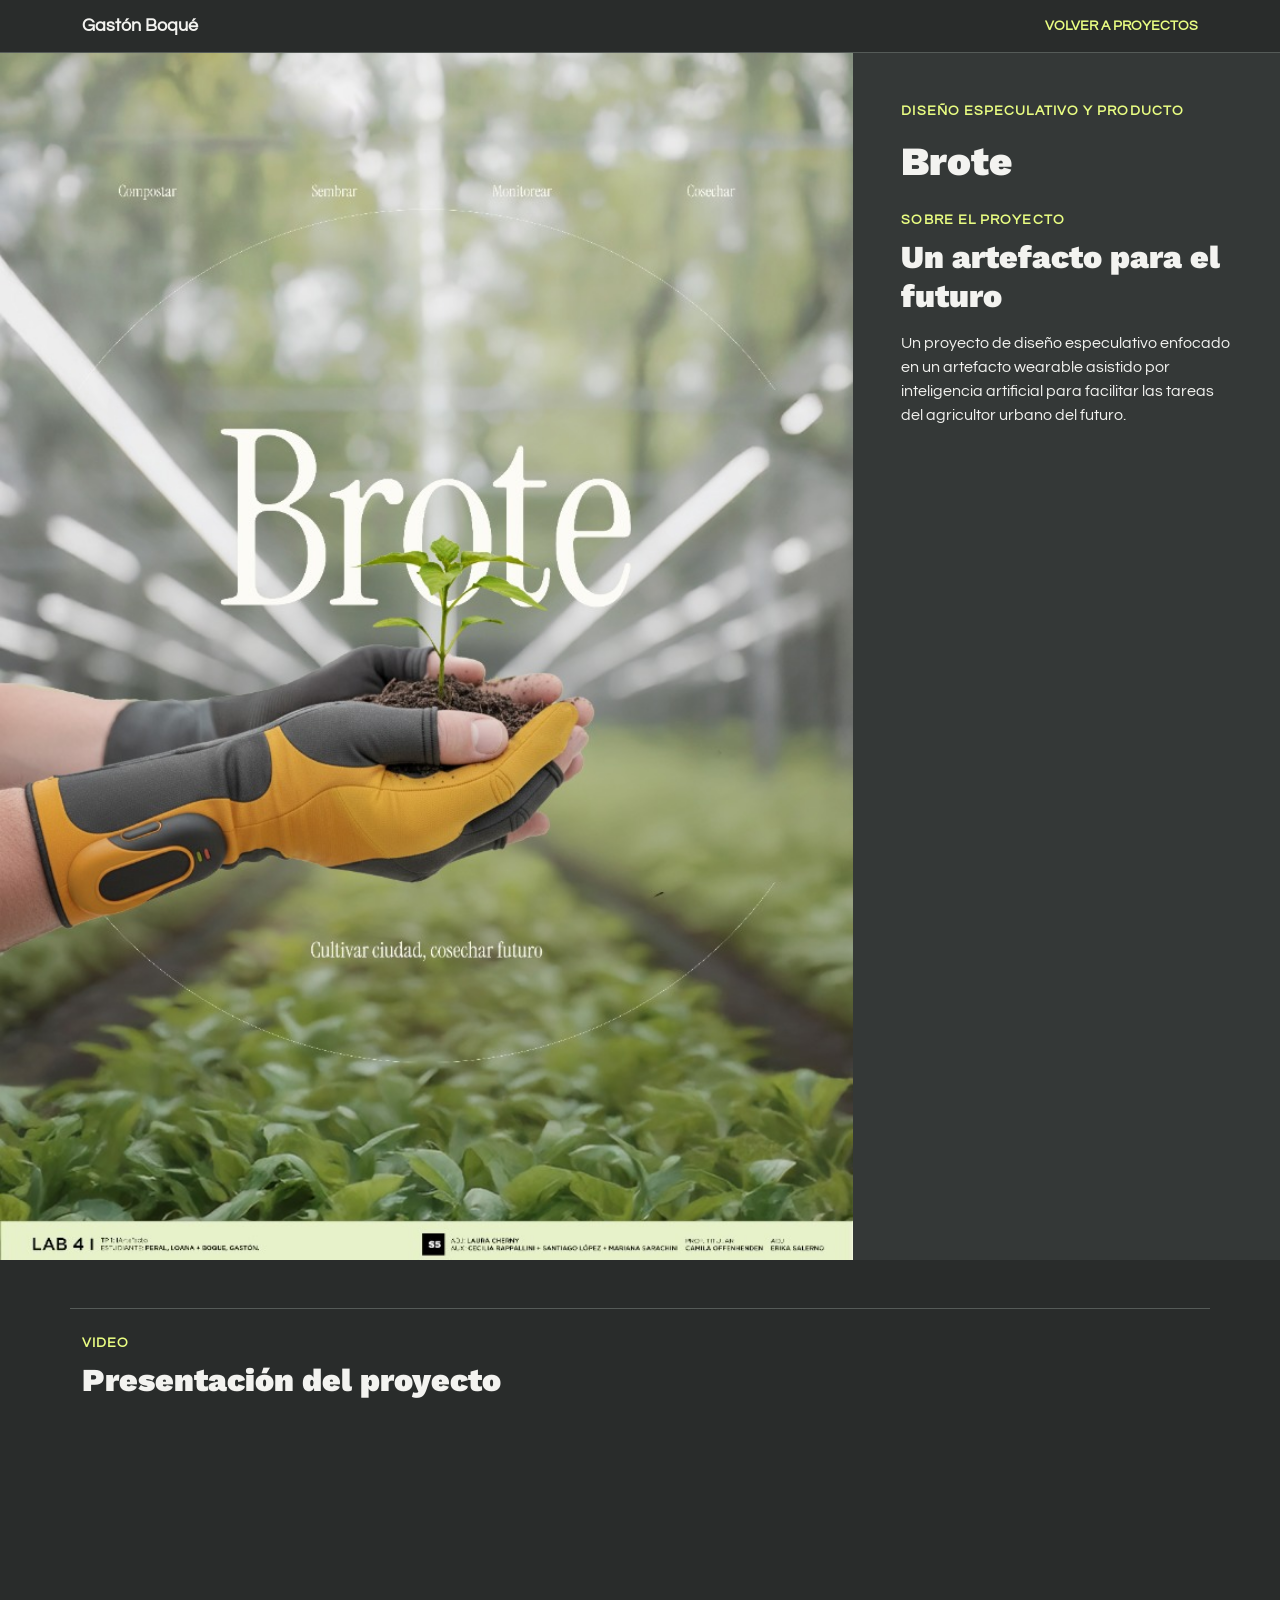
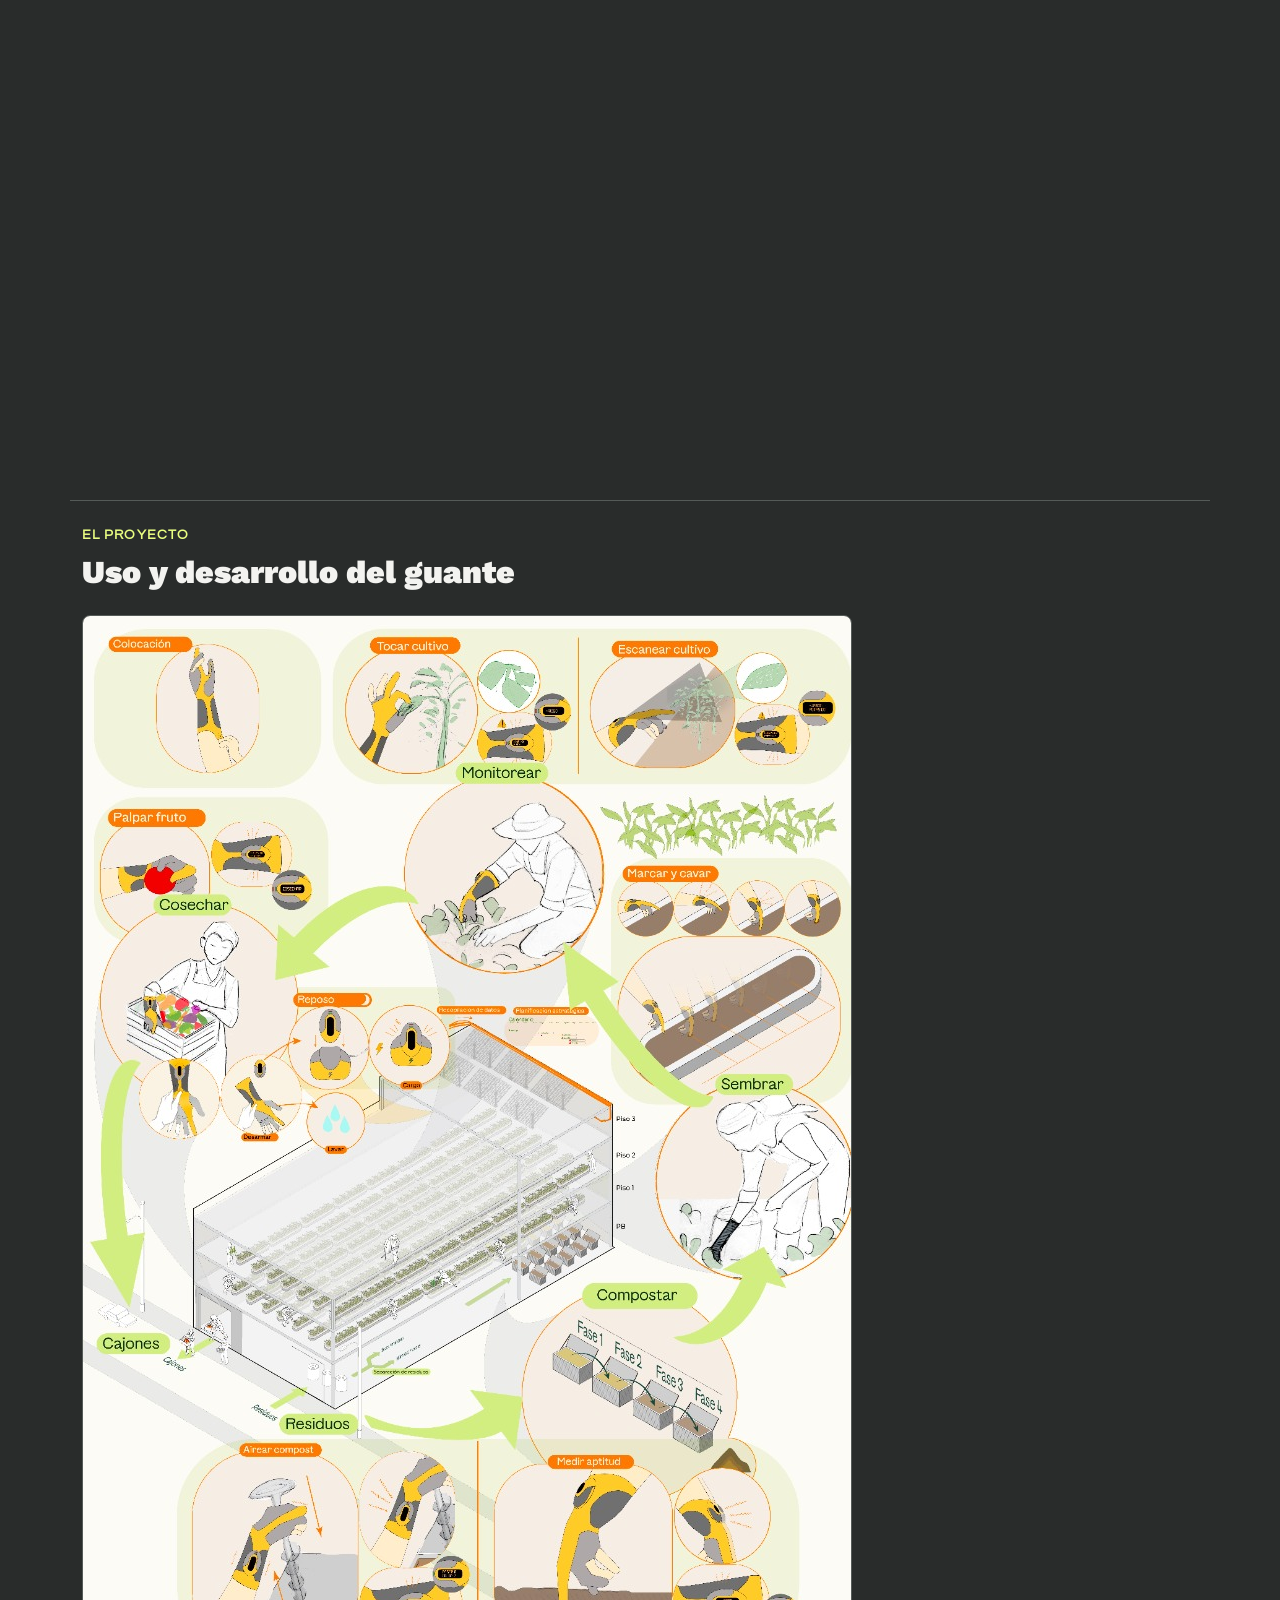
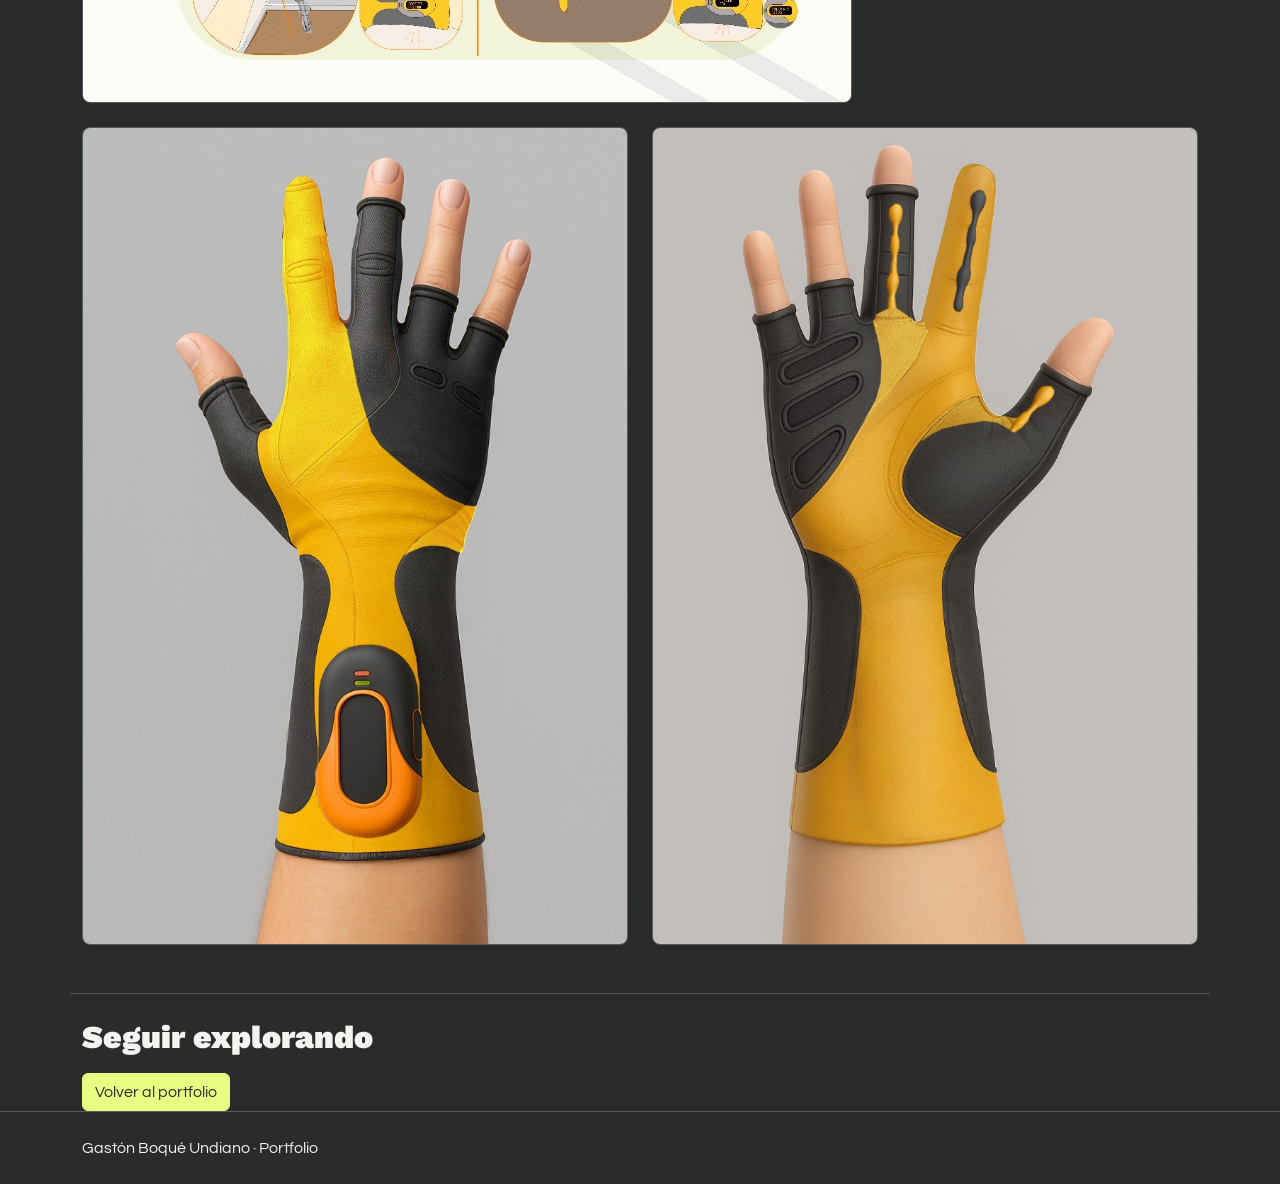
==== proyectos/brote.html @ 8e8e7c5c "Segunda version" ====
<!doctype html>
<html lang="es">
  <head>
    <meta charset="UTF-8" />
    <meta name="viewport" content="width=device-width, initial-scale=1.0" />
    <title>Brote | Portfolio de Gastón Boqué</title>
    <link
      rel="stylesheet"
      href="https://cdn.jsdelivr.net/npm/bootstrap@5.3.8/dist/css/bootstrap.min.css"
    />
    <link rel="stylesheet" href="../css/estilos.css" />
  </head>

  <body>
    <nav class="navbar border-bottom">
      <div class="container">
        <a class="navbar-brand fw-bold" href="../index.html#inicio">Gastón Boqué</a>
        <a class="enlace-proyecto" href="../index.html#proyectos">Volver a proyectos</a>
      </div>
    </nav>

    <main class="proyecto-pagina">
      <section class="row g-0 proyecto-principal">
        <div class="col-12 col-lg-8 proyecto-imagen">
          <img
            class="imagen-proyecto-destacada"
            src="../img/brote-poster.jpg"
            alt="Póster de Brote: unas manos con guantes sostienen un brote en un cultivo."
          />
        </div>
        <div class="col-12 col-lg-4 proyecto-detalles p-4 p-lg-5">
          <p class="etiqueta mb-3">Diseño Especulativo y Producto</p>
          <h1 class="titulo-principal mb-4">Brote</h1>
          <p class="etiqueta mb-2">Sobre el proyecto</p>
          <h2 class="titulo-seccion mb-3">Un artefacto para el futuro</h2>
          <p>
            Un proyecto de diseño especulativo enfocado en un artefacto wearable
            asistido por inteligencia artificial para facilitar las tareas del
            agricultor urbano del futuro.
          </p>
        </div>
      </section>

      <section class="container border-top mt-5 pt-4">
        <p class="etiqueta mb-2">Video</p>
        <h2 class="titulo-seccion mb-4">Presentación del proyecto</h2>
        <div class="ratio ratio-16x9">
          <iframe
            src="https://www.youtube.com/embed/gCykc2tMkyw"
            title="Video de presentación de Brote"
            allow="accelerometer; autoplay; clipboard-write; encrypted-media; gyroscope; picture-in-picture; web-share"
            allowfullscreen
          ></iframe>
        </div>
      </section>

      <section class="container border-top mt-5 pt-4">
        <p class="etiqueta mb-2">El proyecto</p>
        <h2 class="titulo-seccion mb-4">Uso y desarrollo del guante</h2>
        <div class="row g-4">
          <div class="col-12">
            <img
              class="img-fluid rounded-3 border"
              src="../img/brote-secuencia-uso.jpg"
              alt="Panel con la secuencia de uso del guante y su relación con el cultivo."
            />
          </div>
          <div class="col-12 col-md-6">
            <img
              class="img-fluid rounded-3 border"
              src="../img/brote-guante-dorso.jpg"
              alt="Vista del dorso del guante Brote."
            />
          </div>
          <div class="col-12 col-md-6">
            <img
              class="img-fluid rounded-3 border"
              src="../img/brote-guante-palma.jpg"
              alt="Vista de la palma del guante Brote."
            />
          </div>
        </div>
      </section>

      <section class="container border-top mt-5 pt-4">
        <h2 class="titulo-seccion mb-3">Seguir explorando</h2>
        <a class="btn btn-dark" href="../index.html#proyectos">Volver al portfolio</a>
      </section>
    </main>

    <footer class="border-top py-4">
      <div class="container">
        <p class="mb-0">Gastón Boqué Undiano · Portfolio</p>
      </div>
    </footer>
  </body>
</html>
---- css/estilos.css ----
@import url('https://fonts.googleapis.com/css2?family=Questrial&family=Work+Sans:wght@300..900&display=swap');

:root {
  --color-fondo: #292c2b;
  --color-texto: #f3f3f0;
  --color-acento: #e9fd82;
  --color-acento-claro: var(--color-acento);
  --color-superficie: #343837;
  --color-borde: #555b58;
  --bs-border-color: var(--color-borde);
}

html {
  font-size: 16px;
}

/* Estos son los colores generales de la página */
body {
  color: var(--color-texto);
  background-color: var(--color-fondo);
  font-family: "Questrial", sans-serif;
}

.navbar {
  background-color: var(--color-fondo);
}

.navbar .nav-link {
  color: var(--color-texto);
}

.navbar .nav-link:hover,
.navbar .nav-link:focus {
  color: var(--color-acento-claro);
}

.navbar-toggler {
  border-color: var(--color-borde);
}

.navbar-toggler-icon {
  filter: invert(1);
}

.navbar-brand {
  color: var(--color-texto);
  font-family: "Questrial", sans-serif;
  font-size: 1.1rem;
}

.encabezado-principal {
  background-color: var(--color-fondo);
}

.titulo-principal,
.titulo-seccion,
.modal-title {
  font-family: "Work Sans", sans-serif;
  font-weight: 900;
}

.titulo-principal {
  font-size: 3.5rem;
}

.bajada {
  font-family: "Work Sans", sans-serif;
  max-width: 42rem;
}

.etiqueta {
  color: var(--color-acento-claro);
  font-size: 0.85rem;
  font-weight: 700;
  letter-spacing: 0.08em;
  text-transform: uppercase;
}

.tarjeta-proyecto {
  height: 22rem;
  overflow: hidden;
  background-color: transparent;
  border-color: transparent !important;
}

#contenedor-proyectos {
  background-color: var(--color-fondo);
}

.enlace-tarjeta {
  position: relative;
  display: block;
  height: 100%;
  overflow: hidden;
  color: var(--color-texto);
  text-decoration: none;
}

.anio-proyecto {
  position: absolute;
  top: 0.75rem;
  left: 0.75rem;
  z-index: 1;
  display: inline-block;
  color: var(--color-texto);
  font-family: "Work Sans", sans-serif;
  font-size: 0.85rem;
  font-weight: 600;
  text-shadow: 0 1px 5px rgba(0, 0, 0, 0.9);
}

.imagen-tarjeta {
  width: 100%;
  height: 100%;
}

.imagen-tarjeta img {
  display: block;
  width: 100%;
  height: 100%;
  object-fit: cover;
}

.imagen-tarjeta .imagen-pendiente {
  width: 100%;
  height: 100%;
  min-height: 0;
  border: 0;
}

.informacion-tarjeta {
  position: absolute;
  top: 0;
  right: 0;
  bottom: 0;
  left: 0;
  display: flex;
  align-items: flex-end;
  background: linear-gradient(
    to top,
    rgba(41, 44, 43, 0.96),
    rgba(41, 44, 43, 0.72) 48%,
    transparent
  );
  opacity: 0;
  transition: opacity 0.25s ease;
}

.texto-tarjeta {
  width: 100%;
  padding: 1rem;
  color: var(--color-texto);
}

.tarjeta-proyecto:hover .informacion-tarjeta,
.enlace-tarjeta:focus .informacion-tarjeta {
  opacity: 1;
}

.enlace-tarjeta:focus {
  outline: 0.2rem solid var(--color-acento);
  outline-offset: -0.2rem;
}

.imagen-proyecto {
  display: block;
  width: 100%;
  height: auto;
  border-radius: 0.375rem;
}

.proyecto-imagen {
  background-color: var(--color-superficie);
}

.imagen-proyecto-destacada {
  display: block;
  width: 100%;
  height: auto;
}

.proyecto-principal .imagen-pendiente {
  height: 100%;
  min-height: 32rem;
  border: 0;
}

.proyecto-detalles {
  background-color: var(--color-superficie);
}

.proyecto-detalles .titulo-principal {
  font-size: 2.5rem;
}

.contenido-tarjeta {
  width: 100%;
}

.numero-proyecto {
  color: var(--color-acento-claro);
  font-size: 0.9rem;
  font-weight: 700;
}

.enlace-proyecto {
  color: var(--color-acento-claro);
  font-size: 0.85rem;
  font-weight: 700;
  text-decoration: none;
  text-transform: uppercase;
  transition: color 0.25s ease;
}

.enlace-proyecto:hover {
  color: var(--color-texto);
}

.imagen-pendiente {
  display: flex;
  min-height: 14rem;
  align-items: center;
  justify-content: center;
  color: var(--color-texto);
  background-color: var(--color-superficie);
  border: 1px dashed var(--color-borde);
}

.btn-dark {
  color: var(--color-fondo);
  background-color: var(--color-acento);
  border-color: var(--color-acento);
}

.btn-dark:hover {
  color: var(--color-texto);
  background-color: var(--color-superficie);
  border-color: var(--color-acento);
}

.boton-contacto-footer {
  padding: 0;
  color: var(--color-texto);
  background: none;
  border: 0;
  text-align: left;
  text-decoration: underline;
  transition: color 0.25s ease;
}

.boton-contacto-footer:hover {
  color: var(--color-acento-claro);
}

.modal-content {
  color: var(--color-texto);
  background-color: var(--color-superficie);
}

.btn-close {
  filter: invert(1);
}

.form-control {
  color: var(--color-texto);
  background-color: var(--color-fondo);
  border-color: var(--color-borde);
}

.form-control:focus {
  color: var(--color-texto);
  background-color: var(--color-fondo);
  border-color: var(--color-acento-claro);
}

.experiencia-educacion {
  display: flex;
  flex-direction: column;
  gap: 3rem;
}

.fila-cv {
  display: grid;
  grid-template-columns: repeat(3, minmax(0, 1fr));
  gap: 1.5rem;
}

.titulo-cv {
  font-size: 1.25rem;
}

.entradas-cv {
  grid-column: span 2;
}

.entrada-cv {
  display: grid;
  grid-template-columns: repeat(2, minmax(0, 1fr));
  gap: 1.5rem;
  padding: 1.25rem 0;
  border-top: 1px solid var(--color-borde);
}

.entrada-cv:first-child {
  padding-top: 0;
  border-top: 0;
}

.nombre-cv {
  margin: 0;
  font-family: "Work Sans", sans-serif;
  font-size: 1.1rem;
  font-weight: 600;
}

.fechas-cv {
  color: #b7bfba;
}

@media (max-width: 991.98px) {
  .proyecto-detalles .titulo-principal {
    font-size: 2rem;
  }

  .proyecto-principal .imagen-pendiente {
    min-height: 20rem;
  }

  .fila-cv {
    grid-template-columns: 1fr 2fr;
  }
}

@media (max-width: 767.98px) {
  .fila-cv {
    grid-template-columns: 1fr;
    gap: 0.75rem;
  }

  .entradas-cv {
    grid-column: auto;
  }

  .entrada-cv {
    grid-template-columns: 1fr;
    gap: 0.5rem;
  }
}
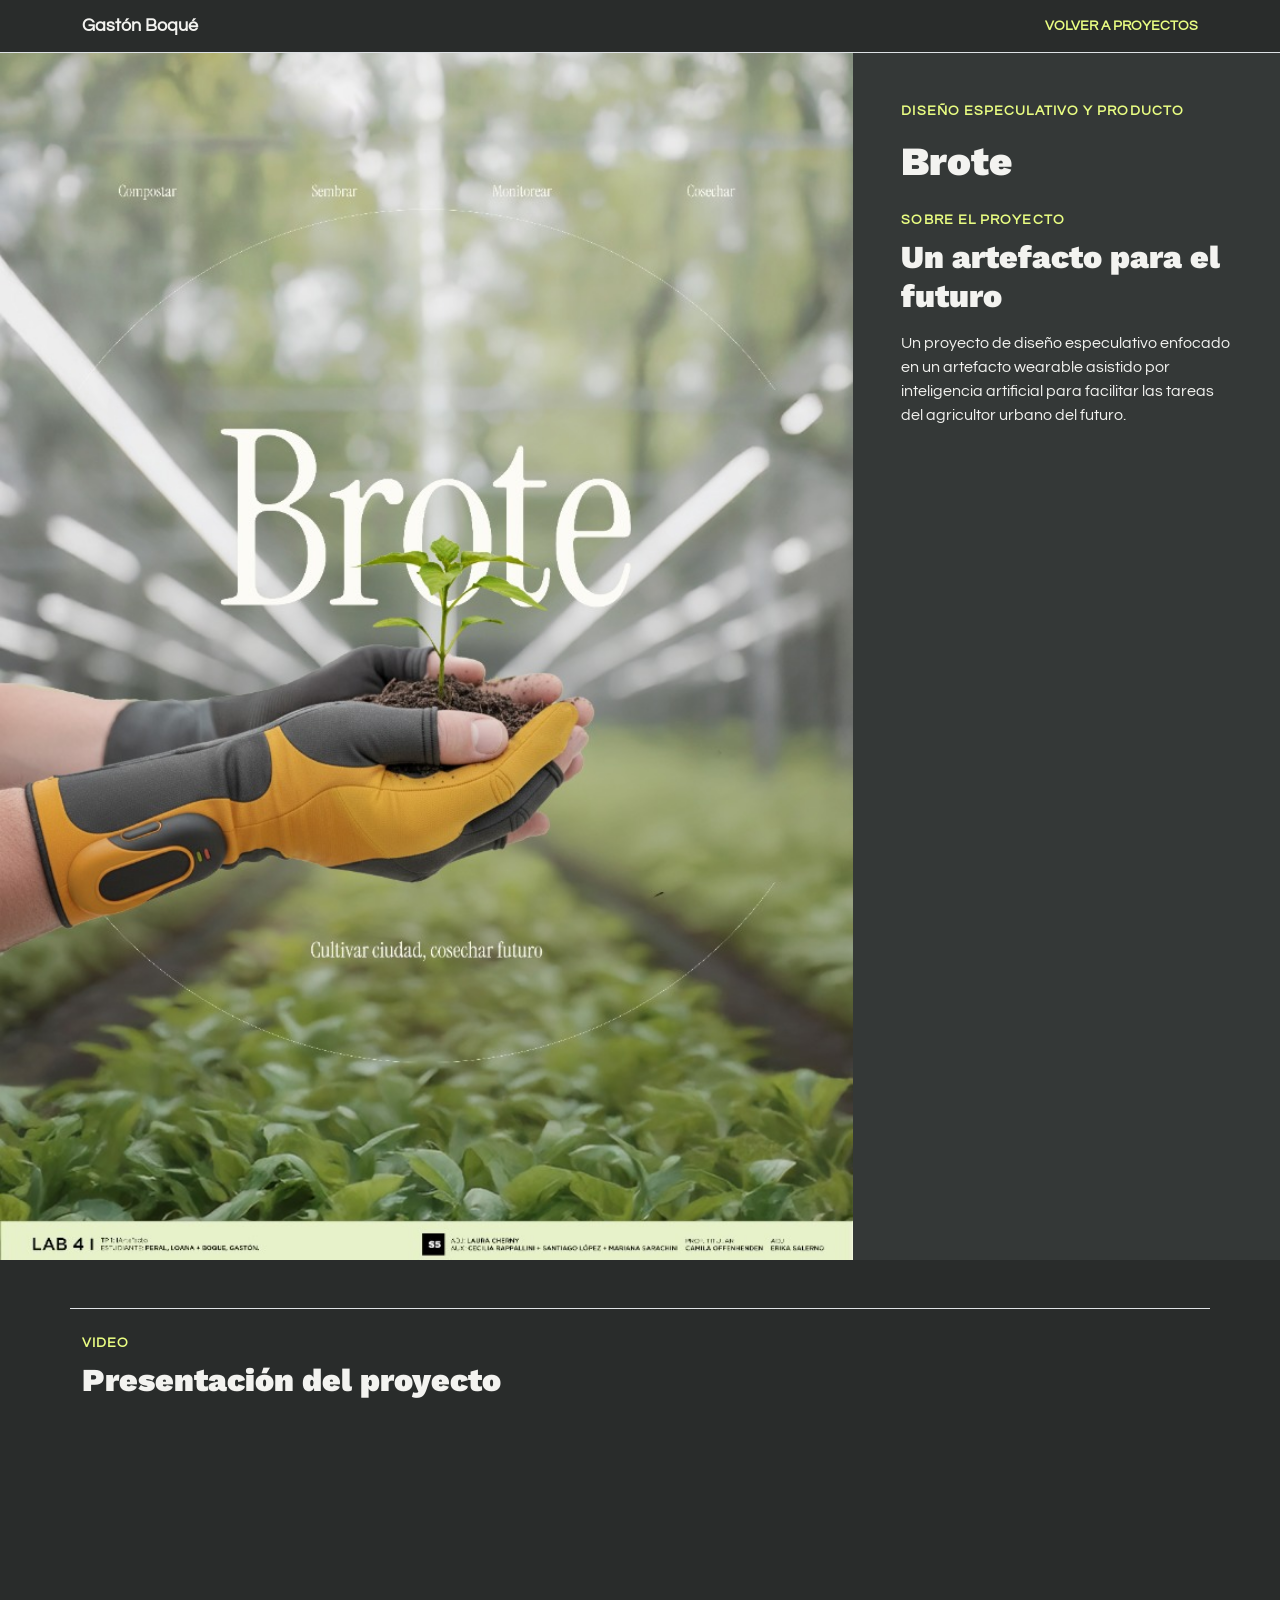
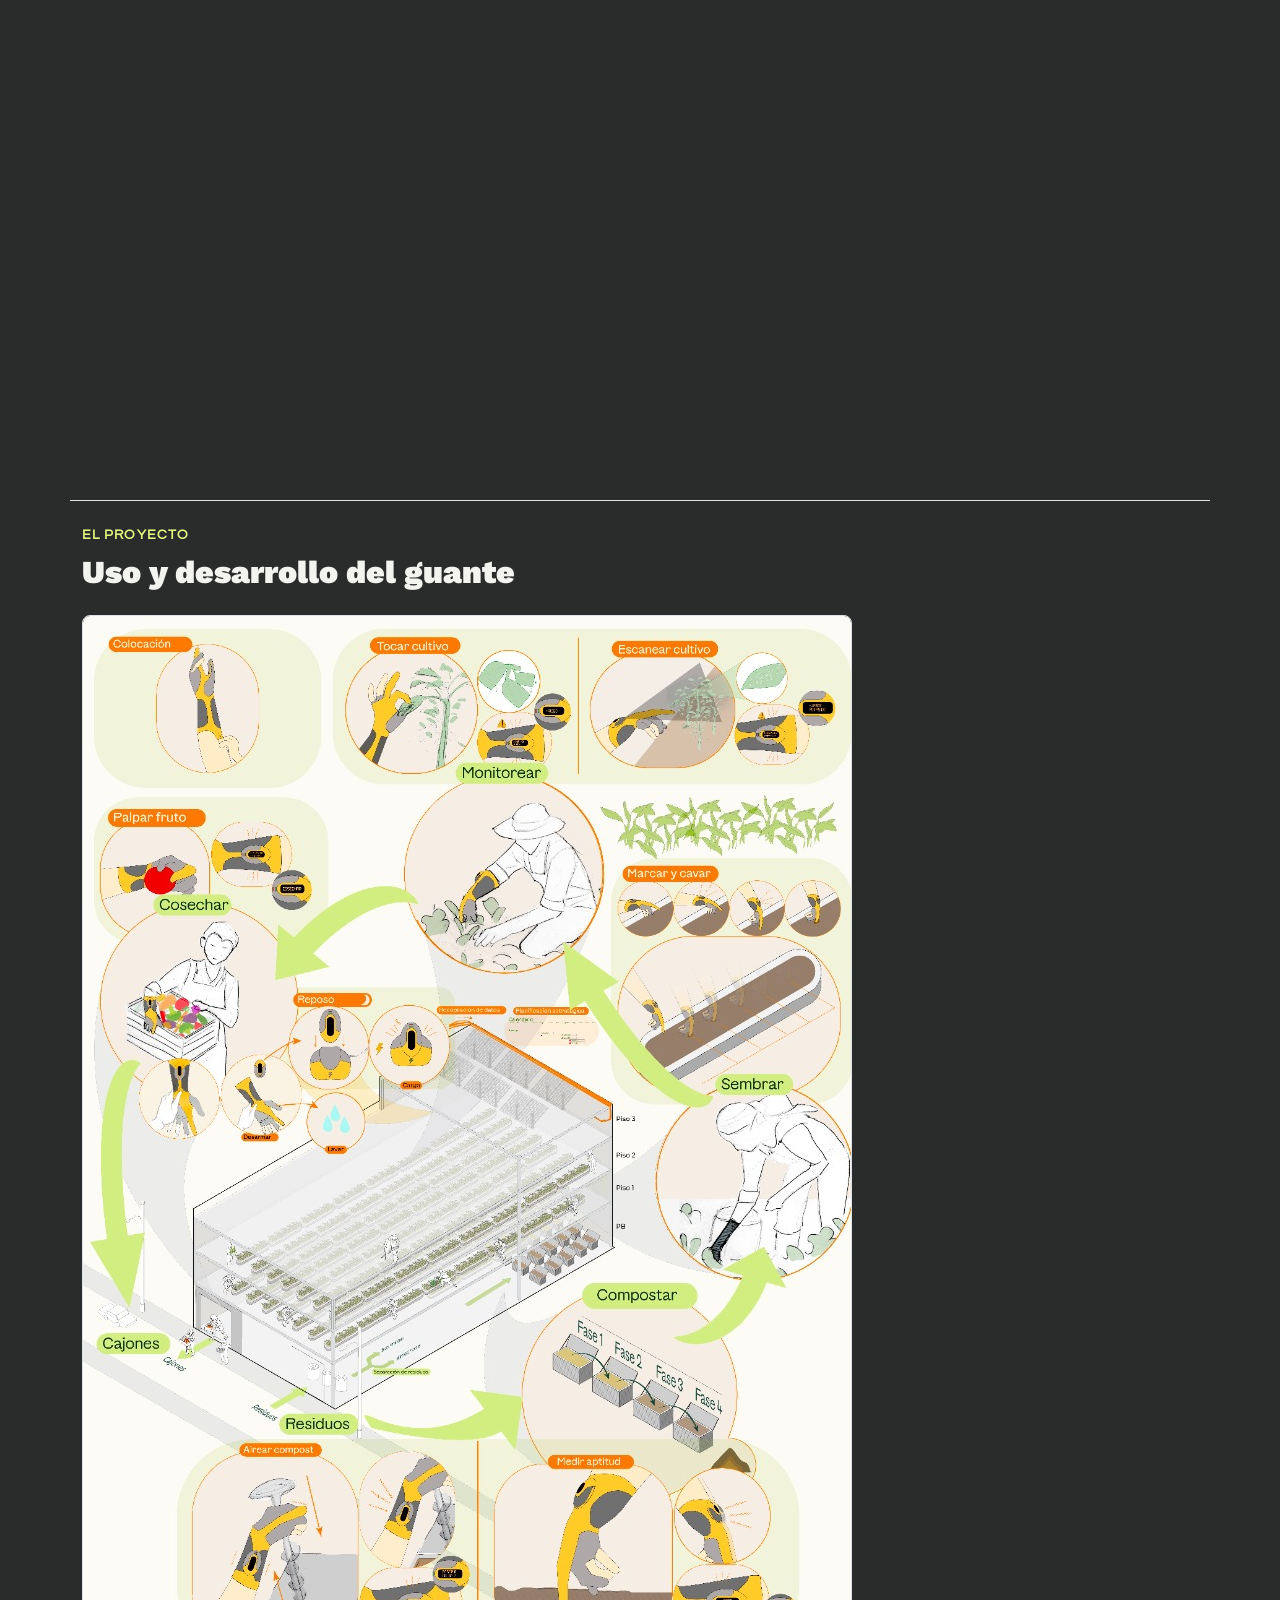
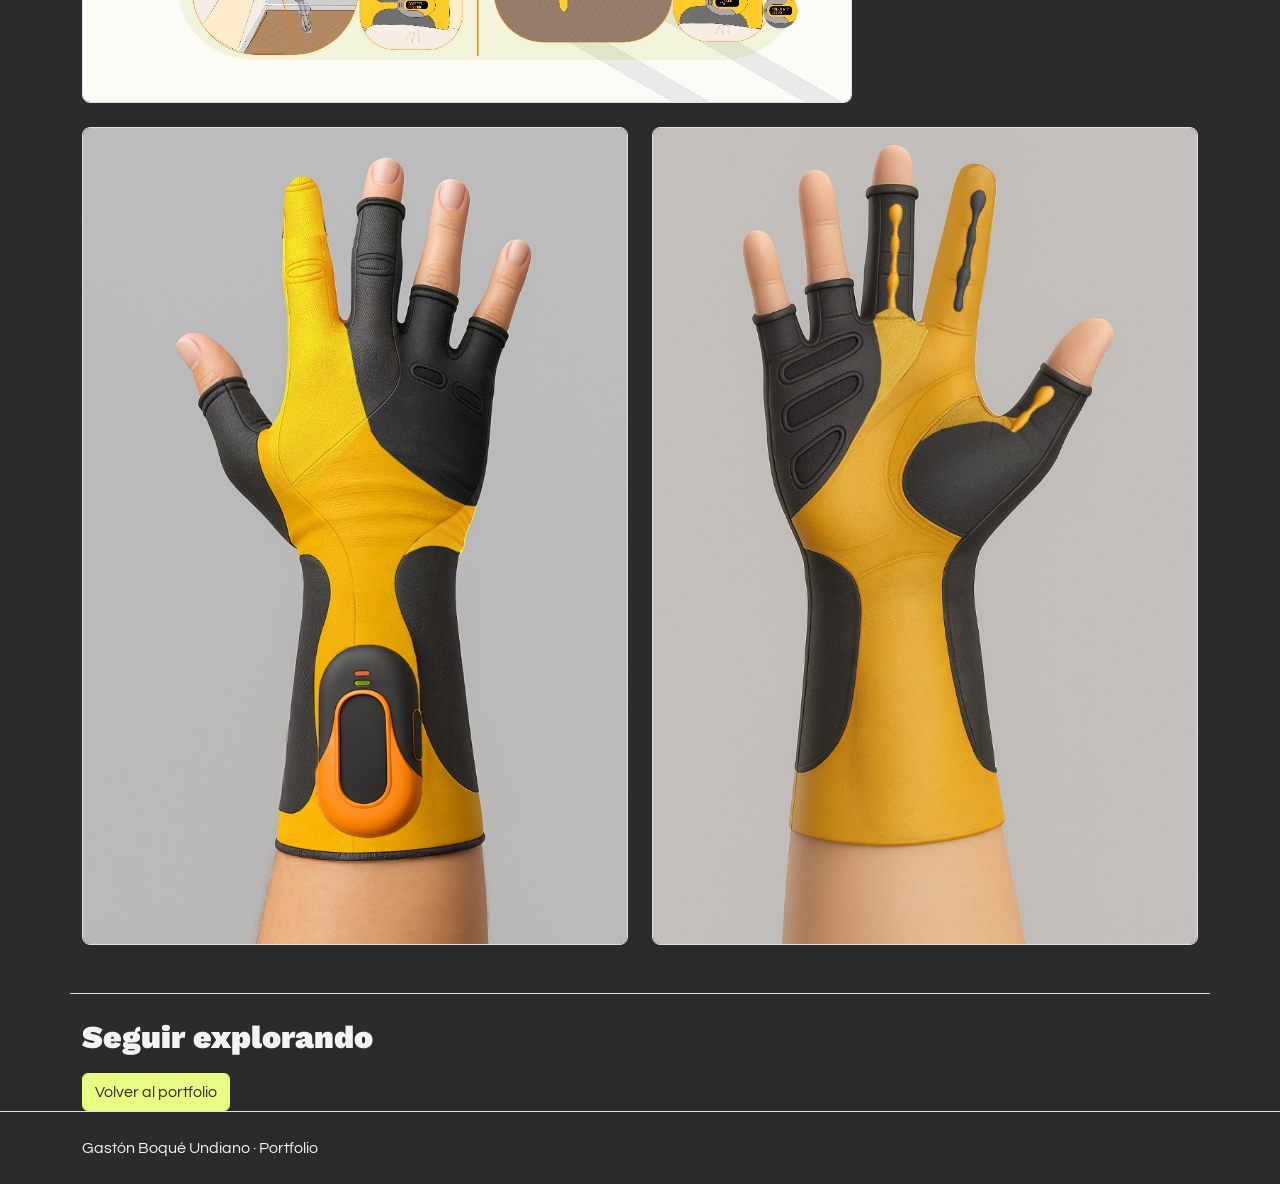
==== commit 9f6f599d: "cuarta version" ====
--- a/proyectos/brote.html
+++ b/proyectos/brote.html
@@ -1,97 +1,82 @@
 <!doctype html>
 <html lang="es">
-  <head>
-    <meta charset="UTF-8" />
-    <meta name="viewport" content="width=device-width, initial-scale=1.0" />
-    <title>Brote | Portfolio de Gastón Boqué</title>
-    <link
-      rel="stylesheet"
-      href="https://cdn.jsdelivr.net/npm/bootstrap@5.3.8/dist/css/bootstrap.min.css"
-    />
-    <link rel="stylesheet" href="../css/estilos.css" />
-  </head>
 
-  <body>
-    <nav class="navbar border-bottom">
-      <div class="container">
-        <a class="navbar-brand fw-bold" href="../index.html#inicio">Gastón Boqué</a>
-        <a class="enlace-proyecto" href="../index.html#proyectos">Volver a proyectos</a>
+<head>
+  <meta charset="UTF-8" />
+  <meta name="viewport" content="width=device-width, initial-scale=1.0" />
+  <title>Brote | Portfolio de Gastón Boqué</title>
+  <link rel="stylesheet" href="https://cdn.jsdelivr.net/npm/bootstrap@5.3.8/dist/css/bootstrap.min.css" />
+  <link rel="stylesheet" href="../css/estilos.css" />
+</head>
+
+<body>
+  <nav class="navbar border-bottom">
+    <div class="container">
+      <a class="navbar-brand fw-bold" href="../index.html#inicio">Gastón Boqué</a>
+      <a class="enlace-proyecto" href="../index.html#proyectos">Volver a proyectos</a>
+    </div>
+  </nav>
+
+  <main class="proyecto-pagina">
+    <section class="row g-0 proyecto-principal">
+      <div class="col-12 col-lg-8 proyecto-imagen">
+        <img class="imagen-proyecto-destacada" src="../img/brote-poster.jpg"
+          alt="Póster de Brote: unas manos con guantes sostienen un brote en un cultivo." />
       </div>
-    </nav>
+      <div class="col-12 col-lg-4 proyecto-detalles p-4 p-lg-5">
+        <p class="etiqueta mb-3">Diseño Especulativo y Producto</p>
+        <h1 class="titulo-principal mb-4">Brote</h1>
+        <p class="etiqueta mb-2">Sobre el proyecto</p>
+        <h2 class="titulo-seccion mb-3">Un artefacto para el futuro</h2>
+        <p>
+          Un proyecto de diseño especulativo enfocado en un artefacto wearable
+          asistido por inteligencia artificial para facilitar las tareas del
+          agricultor urbano del futuro.
+        </p>
+      </div>
+    </section>
 
-    <main class="proyecto-pagina">
-      <section class="row g-0 proyecto-principal">
-        <div class="col-12 col-lg-8 proyecto-imagen">
-          <img
-            class="imagen-proyecto-destacada"
-            src="../img/brote-poster.jpg"
-            alt="Póster de Brote: unas manos con guantes sostienen un brote en un cultivo."
-          />
+    <section class="container border-top mt-5 pt-4">
+      <p class="etiqueta mb-2">Video</p>
+      <h2 class="titulo-seccion mb-4">Presentación del proyecto</h2>
+      <div class="ratio ratio-16x9">
+        <iframe width="100%" height="450" src="https://www.youtube.com/embed/gCykc2tMkyw"
+          title="Video de presentación de Brote"
+          allow="accelerometer; autoplay; clipboard-write; encrypted-media; gyroscope; picture-in-picture; web-share"
+          allowfullscreen></iframe>
+      </div>
+    </section>
+
+    <section class="container border-top mt-5 pt-4">
+      <p class="etiqueta mb-2">El proyecto</p>
+      <h2 class="titulo-seccion mb-4">Uso y desarrollo del guante</h2>
+      <div class="row g-4">
+        <div class="col-12">
+          <img class="img-fluid rounded-3 border" src="../img/brote-secuencia-uso.jpg"
+            alt="Panel con la secuencia de uso del guante y su relación con el cultivo." />
         </div>
-        <div class="col-12 col-lg-4 proyecto-detalles p-4 p-lg-5">
-          <p class="etiqueta mb-3">Diseño Especulativo y Producto</p>
-          <h1 class="titulo-principal mb-4">Brote</h1>
-          <p class="etiqueta mb-2">Sobre el proyecto</p>
-          <h2 class="titulo-seccion mb-3">Un artefacto para el futuro</h2>
-          <p>
-            Un proyecto de diseño especulativo enfocado en un artefacto wearable
-            asistido por inteligencia artificial para facilitar las tareas del
-            agricultor urbano del futuro.
-          </p>
+        <div class="col-12 col-md-6">
+          <img class="img-fluid rounded-3 border" src="../img/brote-guante-dorso.jpg"
+            alt="Vista del dorso del guante Brote." />
         </div>
-      </section>
+        <div class="col-12 col-md-6">
+          <img class="img-fluid rounded-3 border" src="../img/brote-guante-palma.jpg"
+            alt="Vista de la palma del guante Brote." />
+        </div>
+      </div>
+    </section>
 
-      <section class="container border-top mt-5 pt-4">
-        <p class="etiqueta mb-2">Video</p>
-        <h2 class="titulo-seccion mb-4">Presentación del proyecto</h2>
-        <div class="ratio ratio-16x9">
-          <iframe
-            src="https://www.youtube.com/embed/gCykc2tMkyw"
-            title="Video de presentación de Brote"
-            allow="accelerometer; autoplay; clipboard-write; encrypted-media; gyroscope; picture-in-picture; web-share"
-            allowfullscreen
-          ></iframe>
-        </div>
-      </section>
+    <section class="container border-top mt-5 pt-4">
+      <h2 class="titulo-seccion mb-3">Seguir explorando</h2>
+      <a class="btn btn-dark" href="../index.html#proyectos">Volver al portfolio</a>
+    </section>
+  </main>
 
-      <section class="container border-top mt-5 pt-4">
-        <p class="etiqueta mb-2">El proyecto</p>
-        <h2 class="titulo-seccion mb-4">Uso y desarrollo del guante</h2>
-        <div class="row g-4">
-          <div class="col-12">
-            <img
-              class="img-fluid rounded-3 border"
-              src="../img/brote-secuencia-uso.jpg"
-              alt="Panel con la secuencia de uso del guante y su relación con el cultivo."
-            />
-          </div>
-          <div class="col-12 col-md-6">
-            <img
-              class="img-fluid rounded-3 border"
-              src="../img/brote-guante-dorso.jpg"
-              alt="Vista del dorso del guante Brote."
-            />
-          </div>
-          <div class="col-12 col-md-6">
-            <img
-              class="img-fluid rounded-3 border"
-              src="../img/brote-guante-palma.jpg"
-              alt="Vista de la palma del guante Brote."
-            />
-          </div>
-        </div>
-      </section>
+  <footer class="border-top py-4">
+    <div class="container">
+      <p class="mb-0">Gastón Boqué Undiano · Portfolio</p>
+    </div>
+  </footer>
+</body>
 
-      <section class="container border-top mt-5 pt-4">
-        <h2 class="titulo-seccion mb-3">Seguir explorando</h2>
-        <a class="btn btn-dark" href="../index.html#proyectos">Volver al portfolio</a>
-      </section>
-    </main>
-
-    <footer class="border-top py-4">
-      <div class="container">
-        <p class="mb-0">Gastón Boqué Undiano · Portfolio</p>
-      </div>
-    </footer>
-  </body>
-</html>
+</html>
--- a/css/estilos.css
+++ b/css/estilos.css
@@ -7,7 +7,6 @@
   --color-acento-claro: var(--color-acento);
   --color-superficie: #343837;
   --color-borde: #555b58;
-  --bs-border-color: var(--color-borde);
 }
 
 html {
@@ -36,10 +35,6 @@
 
 .navbar-toggler {
   border-color: var(--color-borde);
-}
-
-.navbar-toggler-icon {
-  filter: invert(1);
 }
 
 .navbar-brand {
@@ -78,9 +73,7 @@
 
 .tarjeta-proyecto {
   height: 22rem;
-  overflow: hidden;
-  background-color: transparent;
-  border-color: transparent !important;
+  background-color: var(--color-superficie);
 }
 
 #contenedor-proyectos {
@@ -91,7 +84,6 @@
   position: relative;
   display: block;
   height: 100%;
-  overflow: hidden;
   color: var(--color-texto);
   text-decoration: none;
 }
@@ -100,25 +92,27 @@
   position: absolute;
   top: 0.75rem;
   left: 0.75rem;
-  z-index: 1;
   display: inline-block;
   color: var(--color-texto);
   font-family: "Work Sans", sans-serif;
   font-size: 0.85rem;
   font-weight: 600;
-  text-shadow: 0 1px 5px rgba(0, 0, 0, 0.9);
 }
 
 .imagen-tarjeta {
+  display: flex;
+  align-items: center;
+  justify-content: center;
   width: 100%;
   height: 100%;
 }
 
 .imagen-tarjeta img {
   display: block;
-  width: 100%;
-  height: 100%;
-  object-fit: cover;
+  max-width: 100%;
+  max-height: 100%;
+  width: auto;
+  height: auto;
 }
 
 .imagen-tarjeta .imagen-pendiente {
@@ -136,7 +130,7 @@
   left: 0;
   display: flex;
   align-items: flex-end;
-  background: linear-gradient(
+  background-image: linear-gradient(
     to top,
     rgba(41, 44, 43, 0.96),
     rgba(41, 44, 43, 0.72) 48%,
@@ -159,7 +153,6 @@
 
 .enlace-tarjeta:focus {
   outline: 0.2rem solid var(--color-acento);
-  outline-offset: -0.2rem;
 }
 
 .imagen-proyecto {
@@ -257,10 +250,6 @@
   background-color: var(--color-superficie);
 }
 
-.btn-close {
-  filter: invert(1);
-}
-
 .form-control {
   color: var(--color-texto);
   background-color: var(--color-fondo);
@@ -271,32 +260,13 @@
   color: var(--color-texto);
   background-color: var(--color-fondo);
   border-color: var(--color-acento-claro);
-}
-
-.experiencia-educacion {
-  display: flex;
-  flex-direction: column;
-  gap: 3rem;
-}
-
-.fila-cv {
-  display: grid;
-  grid-template-columns: repeat(3, minmax(0, 1fr));
-  gap: 1.5rem;
 }
 
 .titulo-cv {
   font-size: 1.25rem;
 }
 
-.entradas-cv {
-  grid-column: span 2;
-}
-
 .entrada-cv {
-  display: grid;
-  grid-template-columns: repeat(2, minmax(0, 1fr));
-  gap: 1.5rem;
   padding: 1.25rem 0;
   border-top: 1px solid var(--color-borde);
 }
@@ -326,23 +296,4 @@
     min-height: 20rem;
   }
 
-  .fila-cv {
-    grid-template-columns: 1fr 2fr;
-  }
-}
-
-@media (max-width: 767.98px) {
-  .fila-cv {
-    grid-template-columns: 1fr;
-    gap: 0.75rem;
-  }
-
-  .entradas-cv {
-    grid-column: auto;
-  }
-
-  .entrada-cv {
-    grid-template-columns: 1fr;
-    gap: 0.5rem;
-  }
-}
+}
